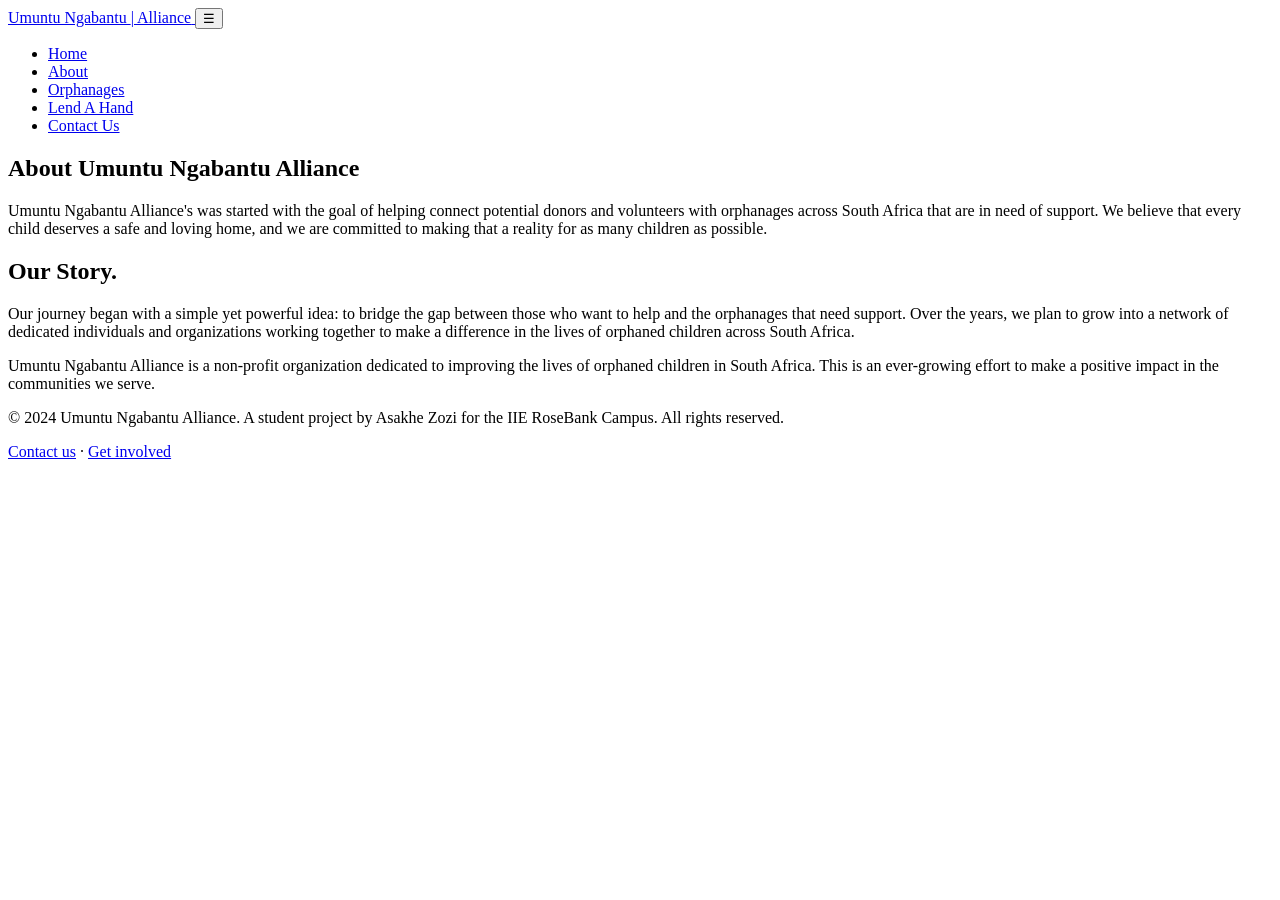
==== htmlPages/about.html @ edb8ecc4 "Created the about.html file and started working on its content. Also added a button on both pages" ====
<!doctype html>
<html lang="en">
  <head>
    <meta charset="UTF-8" />
    <meta name="viewport" content="width=device-width, initial-scale=1.0" />
    <!-- Google Fonts: Quicksand for headings, Poppins for body text -->
    <link rel="preconnect" href="https://fonts.googleapis.com" />
    <link
      href="https://fonts.googleapis.com/css2?family=Quicksand:wght@600;700&family=Poppins:wght@400;500;600&display=swap"
      rel="stylesheet"
    />
    <title>Umuntu Ngabantu Alliance | Empowering Communities</title>
  </head>
  <body>
    <!-- Header Section -->
    <header class="site-header">
      <nav class="nav">
        <a href="index.html" class="logo"
          >Umuntu Ngabantu <span class="mbala">| Alliance</span>
        </a>
        <button class="nav-toggle" aria-label="Toggle navigation menu">
          &#9776;
        </button>
        <ul class="nav-links">
          <li class="link-items">
            <a href="index.html" class="link">Home</a>
          </li>
          <li class="link-items">
            <a href="about.html" class="active" class="link">About</a>
          </li>
          <li class="link-items">
            <a href="orphanages.html" class="link">Orphanages</a>
          </li>
          <li class="link-items">
            <a href="enquiry.html" class="link">Lend A Hand</a>
          </li>
          <li class="link-items">
            <a href="contact.html" class="link">Contact Us</a>
          </li>
        </ul>
      </nav>
    </header>

    <!-- About/Hero Section -->
    <section class="about">
      <h1 class="heading1">
        About Umuntu Ngabantu <span class="mbala">Alliance</span>
      </h1>
      <p class="para">
        Umuntu Ngabantu <span class="mbala">Alliance's</span> was started with
        the goal of helping connect potential donors and volunteers with
        orphanages across South Africa that are in need of support. We believe
        that every child deserves a safe and loving home, and we are committed
        to making that a reality for as many children as possible.
      </p>
    </section>

    <!-- In-depth Information Section -->
    <section class="isection">
      <div class="container">
        <h2 class="heading2">Our <span class="mbala">Story.</span></h2>
        <p class="para">
          Our journey began with a simple yet powerful idea: to bridge the gap
          between those who want to help and the orphanages that need support.
          Over the years, we plan to grow into a network of dedicated
          individuals and organizations working together to make a difference in
          the lives of orphaned children across South Africa.
        </p>
        <p class="para">
          Umuntu Ngabantu <span class="mbala">Alliance</span> is a non-profit
          organization dedicated to improving the lives of orphaned children in
          South Africa. This is an ever-growing effort to make a positive impact
          in the communities we serve.
        </p>
      </div>
    </section>

    <!-- Footer Section -->
    <footer class="site-footer">
      <div class="container">
        <p class="para">
          &copy; 2024 Umuntu Ngabantu <span class="mbala">Alliance</span>. A
          student project by <span class="mbala">Asakhe Zozi</span> for the IIE
          RoseBank Campus. All rights reserved.
        </p>
        <p>
          <a href="contact.html"><span class="mbala">Contact us</span></a>
          &middot; <a href="enquiry.html">Get involved</a>
        </p>
      </div>
    </footer>
  </body>
</html>
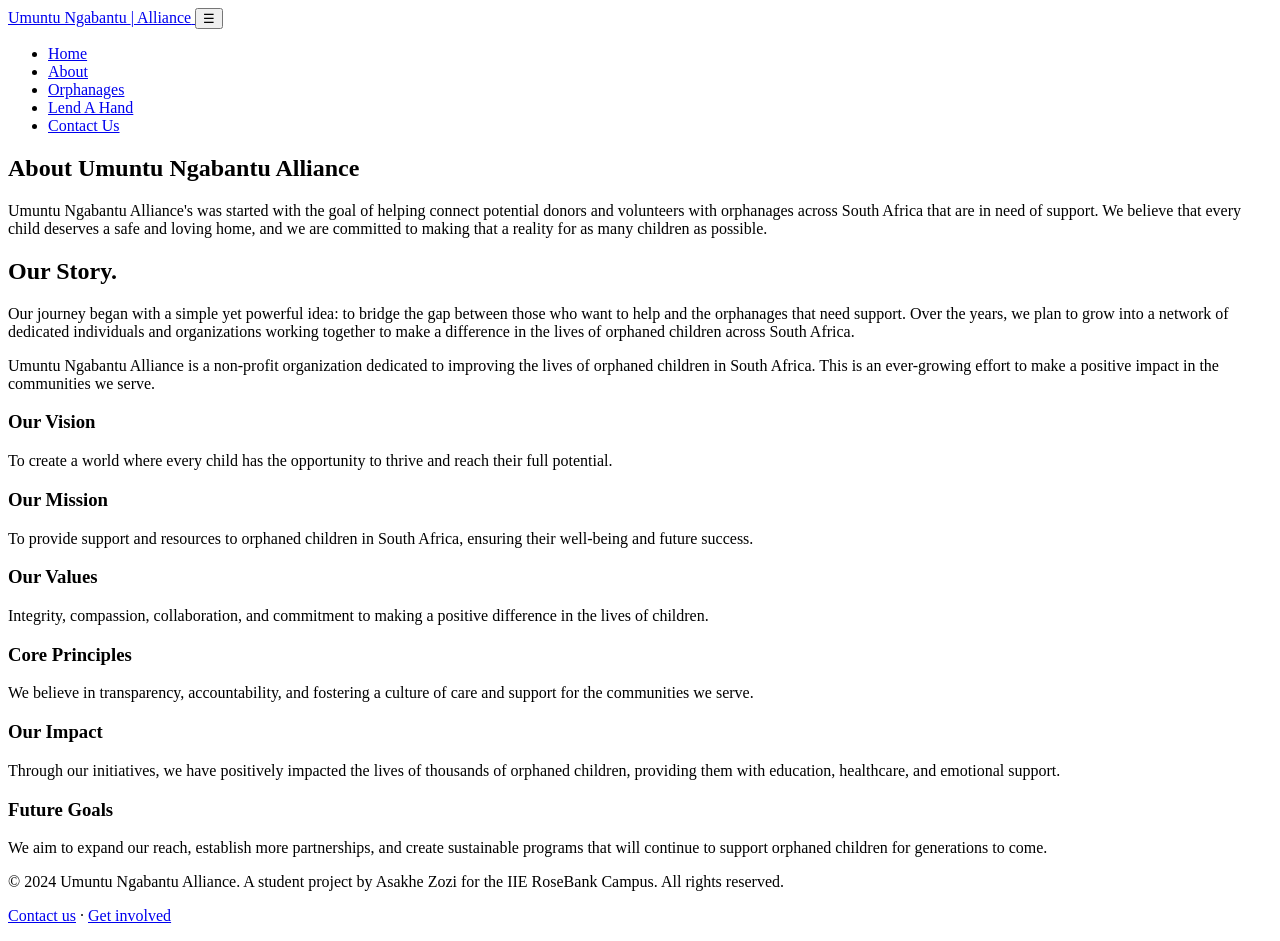
==== commit 7a782906: "Finished workinng on the about.html page and will start working on the orphanage page" ====
--- a/htmlPages/about.html
+++ b/htmlPages/about.html
@@ -75,6 +75,58 @@
       </div>
     </section>
 
+    <!-- Vision and Mission Section -->
+    <section class="isection alt">
+      <div class="container">
+        <div class="grid-3">
+          <div class="vision">
+            <h3 class="heading3">Our Vision</h3>
+            <p class="para">
+              To create a world where every child has the opportunity to thrive
+              and reach their full potential.
+            </p>
+          </div>
+          <div class="mission">
+            <h3 class="heading3">Our Mission</h3>
+            <p class="para">
+              To provide support and resources to orphaned children in South
+              Africa, ensuring their well-being and future success.
+            </p>
+          </div>
+          <div class="values">
+            <h3 class="heading3">Our Values</h3>
+            <p class="para">
+              Integrity, compassion, collaboration, and commitment to making a
+              positive difference in the lives of children.
+            </p>
+          </div>
+          <div class="core-principles">
+            <h3 class="heading3">Core Principles</h3>
+            <p class="para">
+              We believe in transparency, accountability, and fostering a
+              culture of care and support for the communities we serve.
+            </p>
+          </div>
+          <div class="impact">
+            <h3 class="heading3">Our Impact</h3>
+            <p class="para">
+              Through our initiatives, we have positively impacted the lives of
+              thousands of orphaned children, providing them with education,
+              healthcare, and emotional support.
+            </p>
+          </div>
+          <div class="future-goals">
+            <h3 class="heading3">Future Goals</h3>
+            <p class="para">
+              We aim to expand our reach, establish more partnerships, and
+              create sustainable programs that will continue to support orphaned
+              children for generations to come.
+            </p>
+          </div>
+        </div>
+      </div>
+    </section>
+
     <!-- Footer Section -->
     <footer class="site-footer">
       <div class="container">
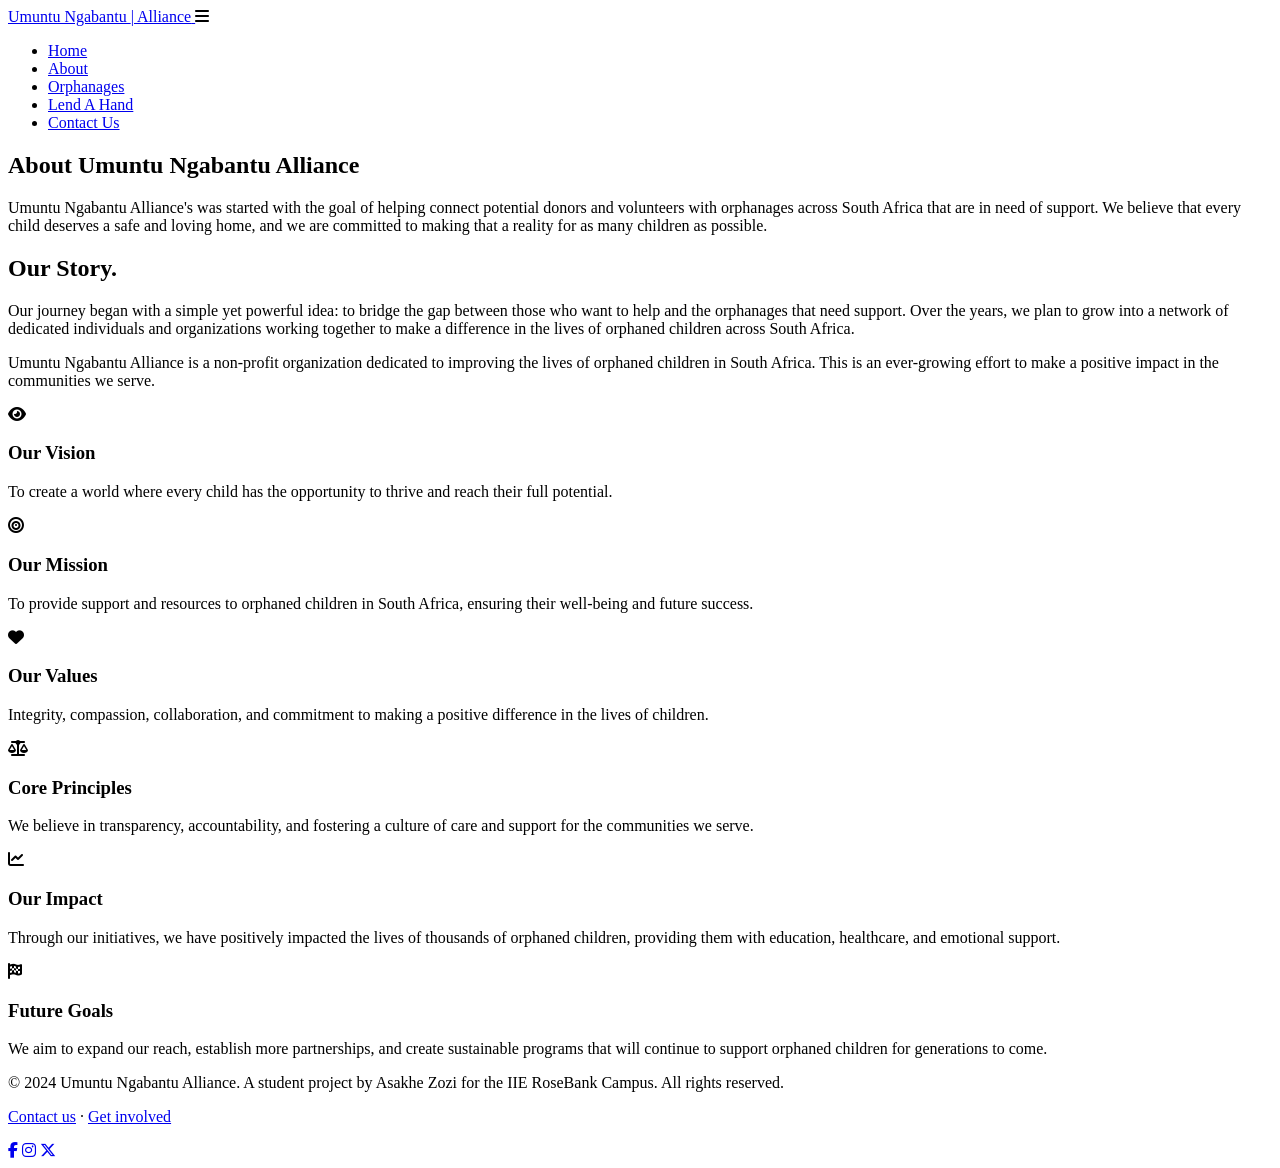
==== commit 42af71bc: "FInished adding the font awesome icons on my about page" ====
--- a/htmlPages/about.html
+++ b/htmlPages/about.html
@@ -5,9 +5,15 @@
     <meta name="viewport" content="width=device-width, initial-scale=1.0" />
     <!-- Google Fonts: Quicksand for headings, Poppins for body text -->
     <link rel="preconnect" href="https://fonts.googleapis.com" />
+    <link src="..//css/style.css" rel="stylesheet" />
     <link
       href="https://fonts.googleapis.com/css2?family=Quicksand:wght@600;700&family=Poppins:wght@400;500;600&display=swap"
       rel="stylesheet"
+    />
+    <!-- Font Awesome (icons only — pure CSS, no JavaScript required) -->
+    <link
+      rel="stylesheet"
+      href="https://cdnjs.cloudflare.com/ajax/libs/font-awesome/6.5.2/css/all.min.css"
     />
     <title>Umuntu Ngabantu Alliance | Empowering Communities</title>
   </head>
@@ -18,9 +24,13 @@
         <a href="index.html" class="logo"
           >Umuntu Ngabantu <span class="mbala">| Alliance</span>
         </a>
-        <button class="nav-toggle" aria-label="Toggle navigation menu">
-          &#9776;
-        </button>
+        <label
+          for="nav-toggle-input"
+          class="nav-toggle"
+          aria-label="Toggle navigation menu"
+        >
+          <i class="fa-solid fa-bars"></i>
+        </label>
         <ul class="nav-links">
           <li class="link-items">
             <a href="index.html" class="link">Home</a>
@@ -80,6 +90,7 @@
       <div class="container">
         <div class="grid-3">
           <div class="vision">
+            <i class="fa-solid fa-eye"></i>
             <h3 class="heading3">Our Vision</h3>
             <p class="para">
               To create a world where every child has the opportunity to thrive
@@ -87,6 +98,7 @@
             </p>
           </div>
           <div class="mission">
+            <i class="fa-solid fa-bullseye"></i>
             <h3 class="heading3">Our Mission</h3>
             <p class="para">
               To provide support and resources to orphaned children in South
@@ -94,6 +106,7 @@
             </p>
           </div>
           <div class="values">
+            <i class="fa-solid fa-heart"></i>
             <h3 class="heading3">Our Values</h3>
             <p class="para">
               Integrity, compassion, collaboration, and commitment to making a
@@ -101,6 +114,7 @@
             </p>
           </div>
           <div class="core-principles">
+            <i class="fa-solid fa-scale-balanced"></i>
             <h3 class="heading3">Core Principles</h3>
             <p class="para">
               We believe in transparency, accountability, and fostering a
@@ -108,6 +122,7 @@
             </p>
           </div>
           <div class="impact">
+            <i class="fa-solid fa-chart-line"></i>
             <h3 class="heading3">Our Impact</h3>
             <p class="para">
               Through our initiatives, we have positively impacted the lives of
@@ -116,6 +131,7 @@
             </p>
           </div>
           <div class="future-goals">
+            <i class="fa-solid fa-flag-checkered"></i>
             <h3 class="heading3">Future Goals</h3>
             <p class="para">
               We aim to expand our reach, establish more partnerships, and
@@ -139,6 +155,17 @@
           <a href="contact.html"><span class="mbala">Contact us</span></a>
           &middot; <a href="enquiry.html">Get involved</a>
         </p>
+        <div class="social-icons">
+          <a href="#" aria-label="Facebook"
+            ><i class="fa-brands fa-facebook-f"></i
+          ></a>
+          <a href="#" aria-label="Instagram"
+            ><i class="fa-brands fa-instagram"></i
+          ></a>
+          <a href="#" aria-label="X (Twitter)"
+            ><i class="fa-brands fa-x-twitter"></i
+          ></a>
+        </div>
       </div>
     </footer>
   </body>
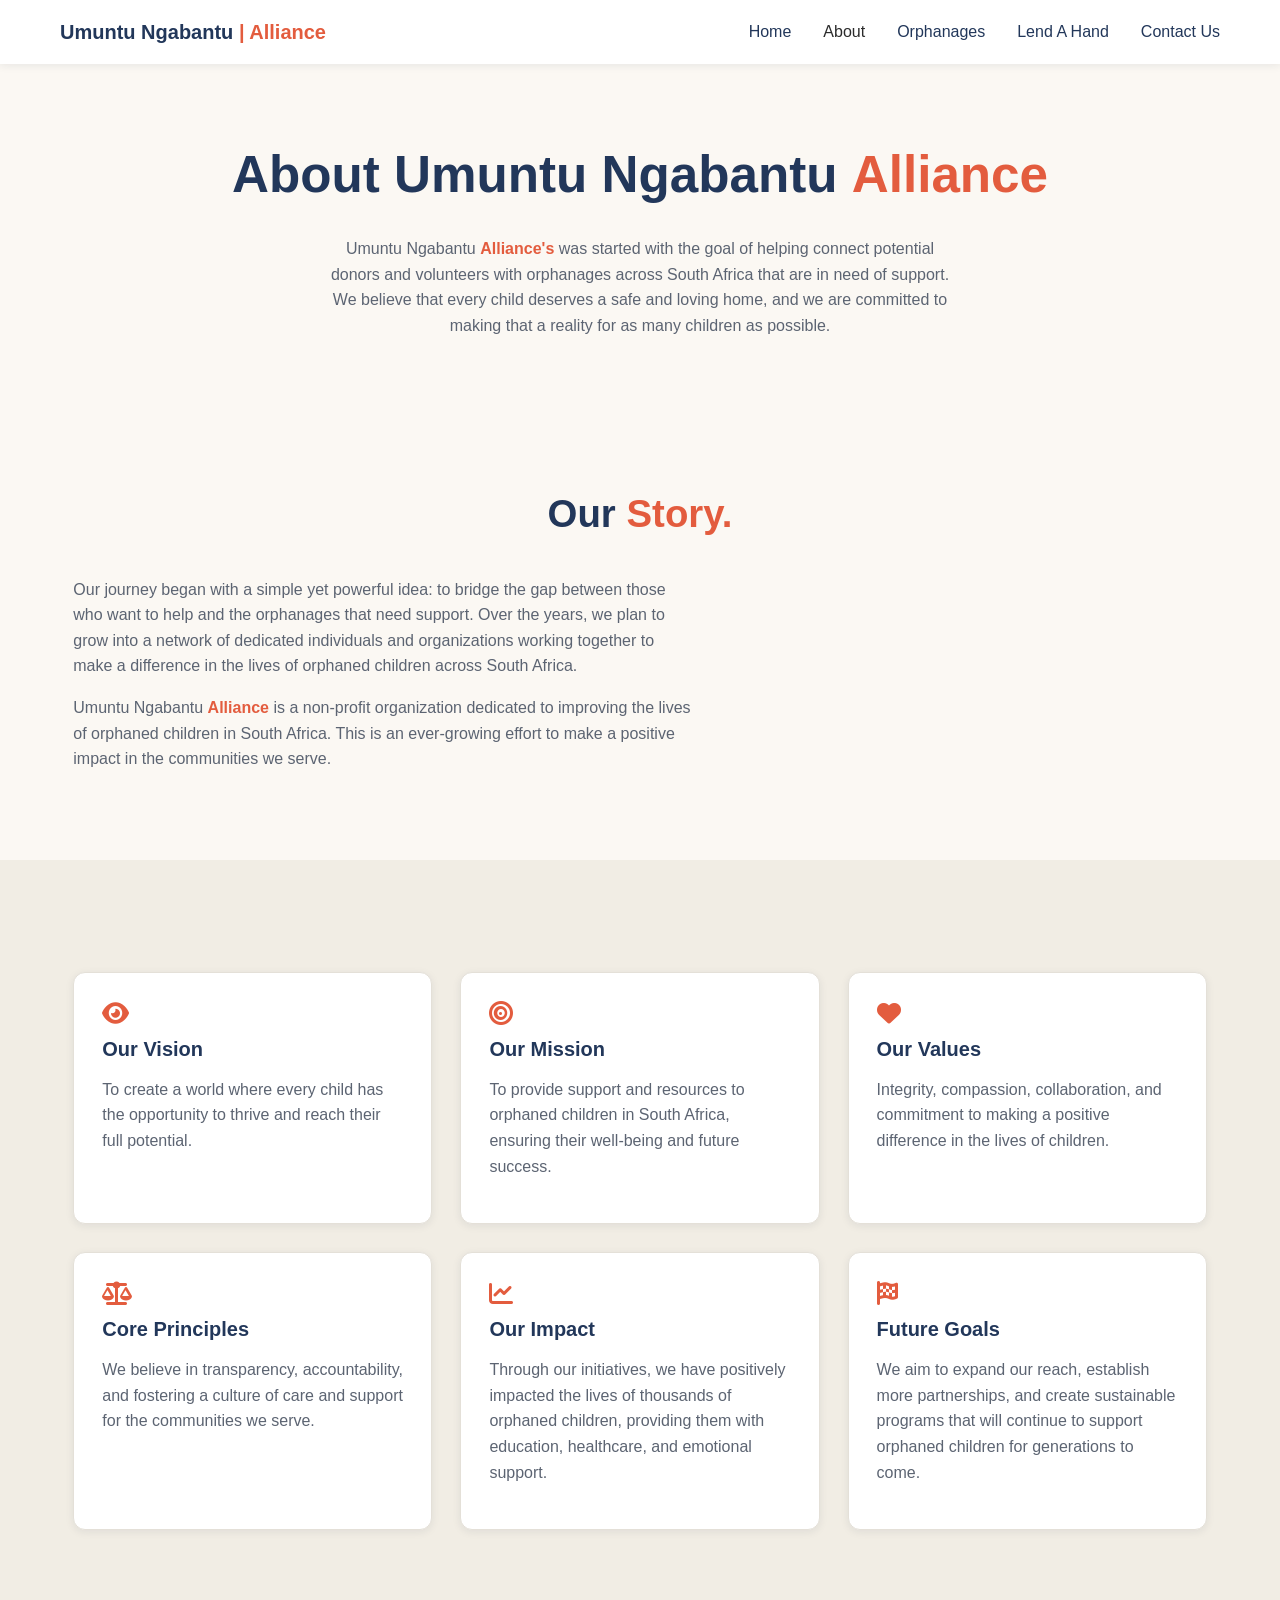
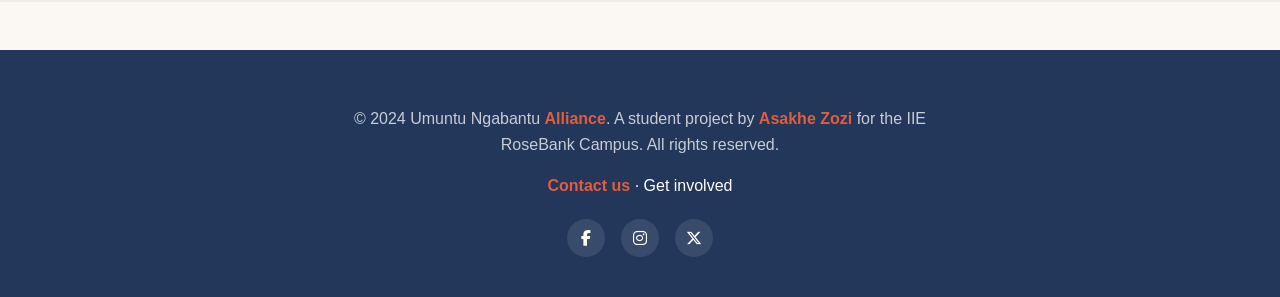
==== commit 84ab3272: "Fixed mistake with linking css file" ====
--- a/htmlPages/about.html
+++ b/htmlPages/about.html
@@ -5,7 +5,7 @@
     <meta name="viewport" content="width=device-width, initial-scale=1.0" />
     <!-- Google Fonts: Quicksand for headings, Poppins for body text -->
     <link rel="preconnect" href="https://fonts.googleapis.com" />
-    <link src="..//css/style.css" rel="stylesheet" />
+    <link href="../css/style.css" rel="stylesheet" />
     <link
       href="https://fonts.googleapis.com/css2?family=Quicksand:wght@600;700&family=Poppins:wght@400;500;600&display=swap"
       rel="stylesheet"
--- a/css/style.css
+++ b/css/style.css
@@ -0,0 +1,589 @@
+:root {
+  /* Colour scheme, per the project proposal:
+     light navy blue + warm orange-red accent on an off-white background */
+  --color-navy: #22375a;
+  --color-navy-dark: #182842;
+  --color-accent: #e35c3e;
+  --color-accent-dark: #c74a30;
+  --color-bg: #fbf8f3;
+  --color-surface: #ffffff;
+  --color-text: #2b2b2b;
+  --color-text-muted: #5c6472;
+  --color-border: #e4e0d8;
+
+  --font-heading: "Quicksand", sans-serif;
+  --font-body: "Poppins", sans-serif;
+
+  --radius-sm: 6px;
+  --radius-md: 12px;
+  --radius-lg: 20px;
+
+  --shadow-sm: 0 2px 8px rgba(24, 40, 66, 0.08);
+  --shadow-md: 0 8px 24px rgba(24, 40, 66, 0.12);
+
+  --transition: 0.25s ease;
+}
+
+* {
+  box-sizing: border-box;
+}
+
+html {
+  scroll-behavior: smooth;
+}
+
+body {
+  margin: 0;
+  padding: 0;
+  font-family: var(--font-body);
+  color: var(--color-text);
+  background-color: var(--color-bg);
+  line-height: 1.6;
+}
+
+img {
+  max-width: 100%;
+  display: block;
+}
+
+a {
+  text-decoration: none;
+  color: inherit;
+}
+
+ul {
+  list-style: none;
+  margin: 0;
+  padding: 0;
+}
+
+h1,
+h2,
+h3,
+.heading1,
+.heading2,
+.heading3 {
+  font-family: var(--font-heading);
+  font-weight: 700;
+  color: var(--color-navy);
+  line-height: 1.2;
+  margin: 0 0 0.6em;
+}
+
+.heading1 {
+  font-size: clamp(2rem, 4vw + 1rem, 3.2rem);
+}
+
+.heading2 {
+  font-size: clamp(1.6rem, 2.5vw + 1rem, 2.4rem);
+  text-align: center;
+}
+
+.heading3 {
+  font-size: 1.25rem;
+}
+
+.para {
+  font-size: 1rem;
+  color: var(--color-text-muted);
+  max-width: 70ch;
+}
+
+/* Accent span used throughout the copy, e.g. <span class="mbala"> */
+.mbala {
+  color: var(--color-accent);
+  font-weight: 600;
+}
+
+/* Layout*/
+.container {
+  width: min(1160px, 92%);
+  margin-inline: auto;
+}
+
+.section {
+  padding: 4rem 0;
+}
+
+.isection {
+  padding: 4.5rem 1.5rem;
+}
+
+.isection.alt {
+  background-color: #f1ede4;
+}
+
+.isection .heading2 {
+  margin-bottom: 2.5rem;
+}
+
+.grid-3 {
+  display: grid;
+  grid-template-columns: repeat(3, 1fr);
+  gap: 1.75rem;
+  margin-top: 2.5rem;
+}
+
+/* Header Section */
+.site-header {
+  position: sticky;
+  top: 0;
+  z-index: 100;
+  background-color: var(--color-surface);
+  box-shadow: var(--shadow-sm);
+}
+
+.nav {
+  display: flex;
+  flex-wrap: wrap;
+  align-items: center;
+  justify-content: space-between;
+  width: min(1160px, 92%);
+  margin-inline: auto;
+  padding: 1rem 0;
+  position: relative;
+}
+
+.logo {
+  font-family: var(--font-heading);
+  font-weight: 700;
+  font-size: 1.25rem;
+  color: var(--color-navy);
+  order: 1;
+}
+
+.nav-toggle-input {
+  position: absolute;
+  opacity: 0;
+  pointer-events: none;
+}
+
+.nav-toggle {
+  display: none;
+  order: 2;
+  font-size: 1.4rem;
+  color: var(--color-navy);
+  cursor: pointer;
+  line-height: 1;
+  padding: 0.4rem;
+}
+
+.nav-links {
+  order: 3;
+  display: flex;
+  align-items: center;
+  gap: 2rem;
+}
+
+.link-items .link {
+  font-weight: 500;
+  color: var(--color-navy);
+  position: relative;
+  padding: 0.25rem 0;
+  transition: color var(--transition);
+}
+
+.link-items .link:hover,
+.link-items .link:focus-visible {
+  color: var(--color-accent);
+}
+
+.link-items .link.active {
+  color: var(--color-accent);
+}
+
+.link-items .link.active::after {
+  content: "";
+  position: absolute;
+  left: 0;
+  bottom: -4px;
+  width: 100%;
+  height: 2px;
+  background-color: var(--color-accent);
+  border-radius: 2px;
+}
+
+/* Hero Styling */
+.home,
+.about,
+.contact,
+.enquiry,
+.orphanages {
+  padding: 5rem 1.5rem 4rem;
+  text-align: center;
+  max-width: 900px;
+  margin-inline: auto;
+}
+
+.home {
+  max-width: 760px;
+  padding-top: 4.5rem;
+}
+
+.home .heading1,
+.about .heading1,
+.contact .heading1,
+.enquiry .heading1,
+.orphanages .heading1 {
+  text-align: center;
+}
+
+.home .para,
+.about .para,
+.contact .para,
+.enquiry .para,
+.orphanages .para {
+  margin-inline: auto;
+  text-align: center;
+}
+
+.home .btn {
+  margin-top: 1.5rem;
+}
+
+/* Button Styling */
+btn {
+  display: inline-flex;
+  align-items: center;
+  gap: 0.5rem;
+  background-color: var(--color-accent);
+  color: #fff;
+  font-weight: 600;
+  padding: 0.85rem 1.75rem;
+  border: none;
+  border-radius: var(--radius-sm);
+  cursor: pointer;
+  transition:
+    background-color var(--transition),
+    transform var(--transition);
+}
+
+.btn:hover,
+.btn:focus-visible {
+  background-color: var(--color-accent-dark);
+  transform: translateY(-2px);
+}
+
+.btn:active {
+  transform: translateY(0);
+}
+
+/* Card Stylings */
+.card,
+.vision,
+.mission,
+.values,
+.core-principles,
+.impact,
+.future-goals {
+  background-color: var(--color-surface);
+  border: 1px solid var(--color-border);
+  border-radius: var(--radius-md);
+  padding: 1.75rem;
+  box-shadow: var(--shadow-sm);
+  transition:
+    transform var(--transition),
+    box-shadow var(--transition);
+}
+
+.card:hover,
+.vision:hover,
+.mission:hover,
+.values:hover,
+.core-principles:hover,
+.impact:hover,
+.future-goals:hover {
+  transform: translateY(-4px);
+  box-shadow: var(--shadow-md);
+}
+
+.card i,
+.vision i,
+.mission i,
+.values i,
+.core-principles i,
+.impact i,
+.future-goals i {
+  color: var(--color-accent);
+  font-size: 1.5rem;
+  margin-bottom: 0.75rem;
+}
+
+/* Form Styling */
+.form-wrapper {
+  max-width: 640px;
+  margin: 0 auto;
+  background-color: var(--color-surface);
+  border: 1px solid var(--color-border);
+  border-radius: var(--radius-lg);
+  padding: 2.5rem;
+  box-shadow: var(--shadow-sm);
+}
+
+.form-note {
+  font-size: 0.85rem;
+  color: var(--color-text-muted);
+  margin-bottom: 1.5rem;
+}
+
+.form-group {
+  margin-bottom: 1.4rem;
+  text-align: left;
+}
+
+.form-group label {
+  display: block;
+  font-weight: 600;
+  margin-bottom: 0.4rem;
+  color: var(--color-navy);
+}
+
+.form-group input,
+.form-group select,
+.form-group textarea {
+  width: 100%;
+  padding: 0.75rem 1rem;
+  font-family: var(--font-body);
+  font-size: 1rem;
+  border: 1px solid var(--color-border);
+  border-radius: var(--radius-sm);
+  background-color: #fff;
+  transition:
+    border-color var(--transition),
+    box-shadow var(--transition);
+}
+
+.form-group textarea {
+  min-height: 120px;
+  resize: vertical;
+}
+
+.form-group input:focus,
+.form-group select:focus,
+.form-group textarea:focus {
+  outline: none;
+  border-color: var(--color-accent);
+  box-shadow: 0 0 0 3px rgba(227, 91, 62, 0.15);
+}
+
+.form-group input:focus:invalid,
+.form-group select:focus:invalid,
+.form-group textarea:focus:invalid {
+  border-color: #d33;
+  box-shadow: 0 0 0 3px rgba(221, 51, 51, 0.15);
+}
+
+.form-group input:not(:placeholder-shown):valid,
+.form-group textarea:not(:placeholder-shown):valid {
+  border-color: #2f7d4f;
+}
+
+.btn[type="submit"] {
+  width: 100%;
+  justify-content: center;
+}
+
+.listing-card {
+  background-color: var(--color-surface);
+  border: 1px solid var(--color-border);
+  border-radius: var(--radius-md);
+  overflow: hidden;
+  box-shadow: var(--shadow-sm);
+  transition:
+    transform var(--transition),
+    box-shadow var(--transition);
+  padding-bottom: 1.5rem;
+}
+
+.listing-card:hover {
+  transform: translateY(-4px);
+  box-shadow: var(--shadow-md);
+}
+
+.listing-img {
+  width: 100%;
+  height: 190px;
+  object-fit: cover;
+  margin-bottom: 1rem;
+}
+
+.listing-card h3,
+.listing-card .heading3 {
+  padding: 0 1.5rem;
+}
+
+.listing-card .meta {
+  padding: 0 1.5rem;
+  color: var(--color-text-muted);
+  font-size: 0.9rem;
+  display: flex;
+  align-items: center;
+  gap: 0.4rem;
+}
+
+.listing-card .meta i {
+  color: var(--color-accent);
+}
+
+.listing-card p:not(.meta) {
+  padding: 0 1.5rem;
+  color: var(--color-text-muted);
+}
+
+.tag {
+  display: inline-block;
+  background-color: #f1ede4;
+  color: var(--color-navy);
+  font-size: 0.75rem;
+  font-weight: 600;
+  padding: 0.3rem 0.7rem;
+  border-radius: 999px;
+  margin: 0.75rem 0.35rem 0;
+}
+
+.tag:first-of-type {
+  margin-left: 1.5rem;
+}
+
+.locations-grid {
+  display: grid;
+  grid-template-columns: repeat(3, 1fr);
+  gap: 1.5rem;
+  margin-bottom: 3.5rem;
+}
+
+.location-card {
+  background-color: var(--color-surface);
+  border: 1px solid var(--color-border);
+  border-radius: var(--radius-md);
+  padding: 1.75rem;
+  box-shadow: var(--shadow-sm);
+}
+
+.location-card h3 {
+  color: var(--color-navy);
+  font-family: var(--font-heading);
+  margin-bottom: 0.75rem;
+}
+
+.location-card p {
+  color: var(--color-text-muted);
+  margin: 0.35rem 0;
+  display: flex;
+  align-items: flex-start;
+  gap: 0.5rem;
+}
+
+.location-card p i {
+  color: var(--color-accent);
+  margin-top: 0.2rem;
+}
+
+/* Footer */
+.site-footer {
+  background-color: var(--color-navy);
+  color: #fff;
+  padding: 2.5rem 0;
+  margin-top: 3rem;
+}
+
+.site-footer .container {
+  text-align: center;
+}
+
+.site-footer .para {
+  color: rgba(255, 255, 255, 0.75);
+  margin-inline: auto;
+}
+
+.site-footer a {
+  color: #fff;
+  font-weight: 500;
+}
+
+.site-footer a:hover {
+  color: var(--color-accent);
+}
+
+.social-icons {
+  display: flex;
+  justify-content: center;
+  gap: 1rem;
+  margin-top: 1.25rem;
+}
+
+.social-icons a {
+  display: inline-flex;
+  align-items: center;
+  justify-content: center;
+  width: 38px;
+  height: 38px;
+  border-radius: 50%;
+  background-color: rgba(255, 255, 255, 0.1);
+  transition: background-color var(--transition);
+}
+
+.social-icons a:hover {
+  background-color: rgba(255, 68, 0, 0.782);
+}
+
+/* Media Queries */
+
+/* Tablet */
+@media (max-width: 900px) {
+  .grid-3,
+  .locations-grid {
+    grid-template-columns: repeat(2, 1fr);
+  }
+
+  .heading1 {
+    font-size: clamp(1.75rem, 5vw, 2.6rem);
+  }
+}
+
+/* Mobile */
+@media (max-width: 600px) {
+  .nav-toggle {
+    display: block;
+  }
+
+  .nav-links {
+    flex-basis: 100%;
+    flex-direction: column;
+    align-items: flex-start;
+    gap: 0;
+    background-color: var(--color-surface);
+    max-height: 0;
+    overflow: hidden;
+    transition: max-height var(--transition);
+  }
+
+  /* The CSS-only toggle: checking the hidden checkbox
+     reveals the menu via the general sibling combinator. */
+  .nav-toggle-input:checked ~ .nav-links {
+    max-height: 320px;
+  }
+
+  .link-items {
+    width: 100%;
+  }
+
+  .link-items .link {
+    display: block;
+    width: 100%;
+    padding: 1rem 1.5rem;
+  }
+
+  .grid-3,
+  .locations-grid {
+    grid-template-columns: 1fr;
+  }
+
+  .form-wrapper {
+    padding: 1.75rem 1.25rem;
+  }
+
+  .isection {
+    padding: 3rem 1rem;
+  }
+}
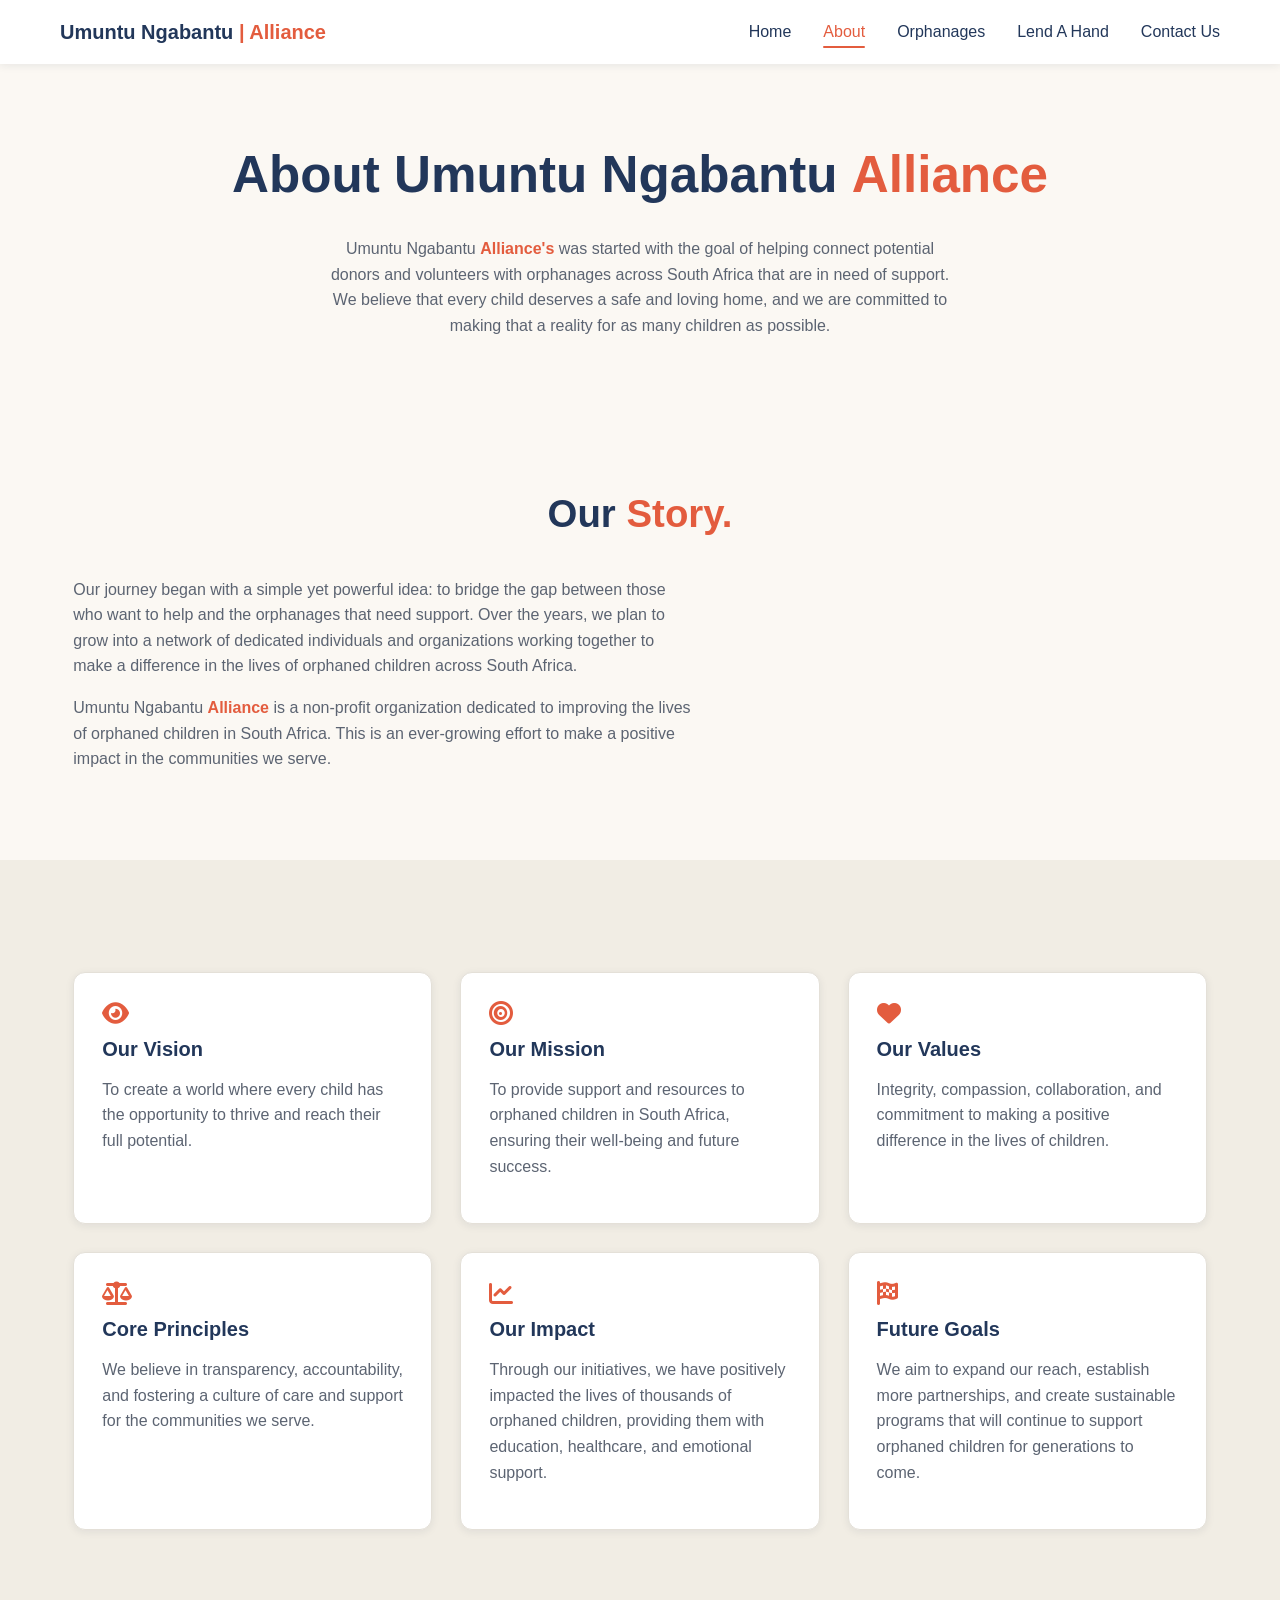
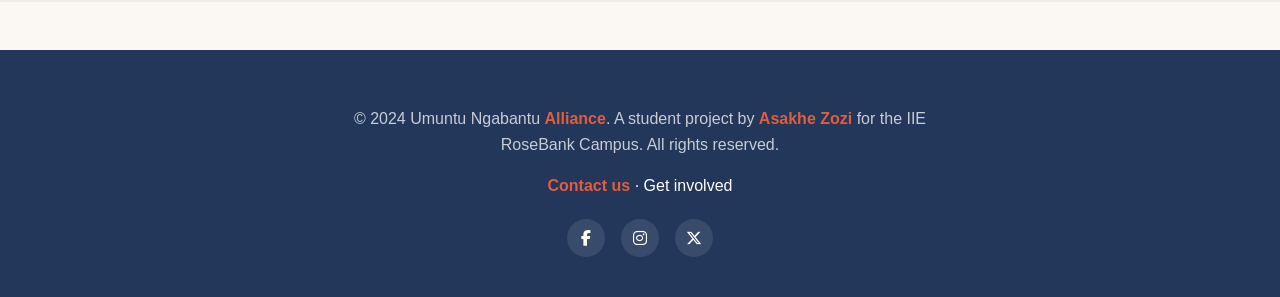
==== commit 1eac1b77: "Fixed an error that occured with the styling" ====
--- a/htmlPages/about.html
+++ b/htmlPages/about.html
@@ -21,6 +21,7 @@
     <!-- Header Section -->
     <header class="site-header">
       <nav class="nav">
+        <input type="checkbox" id="nav-toggle-input" class="nav-toggle-input" />
         <a href="index.html" class="logo"
           >Umuntu Ngabantu <span class="mbala">| Alliance</span>
         </a>
@@ -36,7 +37,7 @@
             <a href="index.html" class="link">Home</a>
           </li>
           <li class="link-items">
-            <a href="about.html" class="active" class="link">About</a>
+            <a href="about.html" class="link active">About</a>
           </li>
           <li class="link-items">
             <a href="orphanages.html" class="link">Orphanages</a>
--- a/css/style.css
+++ b/css/style.css
@@ -24,6 +24,11 @@
   --transition: 0.25s ease;
 }
 
+::selection {
+  background-color: var(--color-accent); /* The highlight background color */
+  color: var(--color-navy); /* The text color when highlighted */
+}
+
 * {
   box-sizing: border-box;
 }
@@ -242,7 +247,7 @@
 }
 
 /* Button Styling */
-btn {
+.btn {
   display: inline-flex;
   align-items: center;
   gap: 0.5rem;
